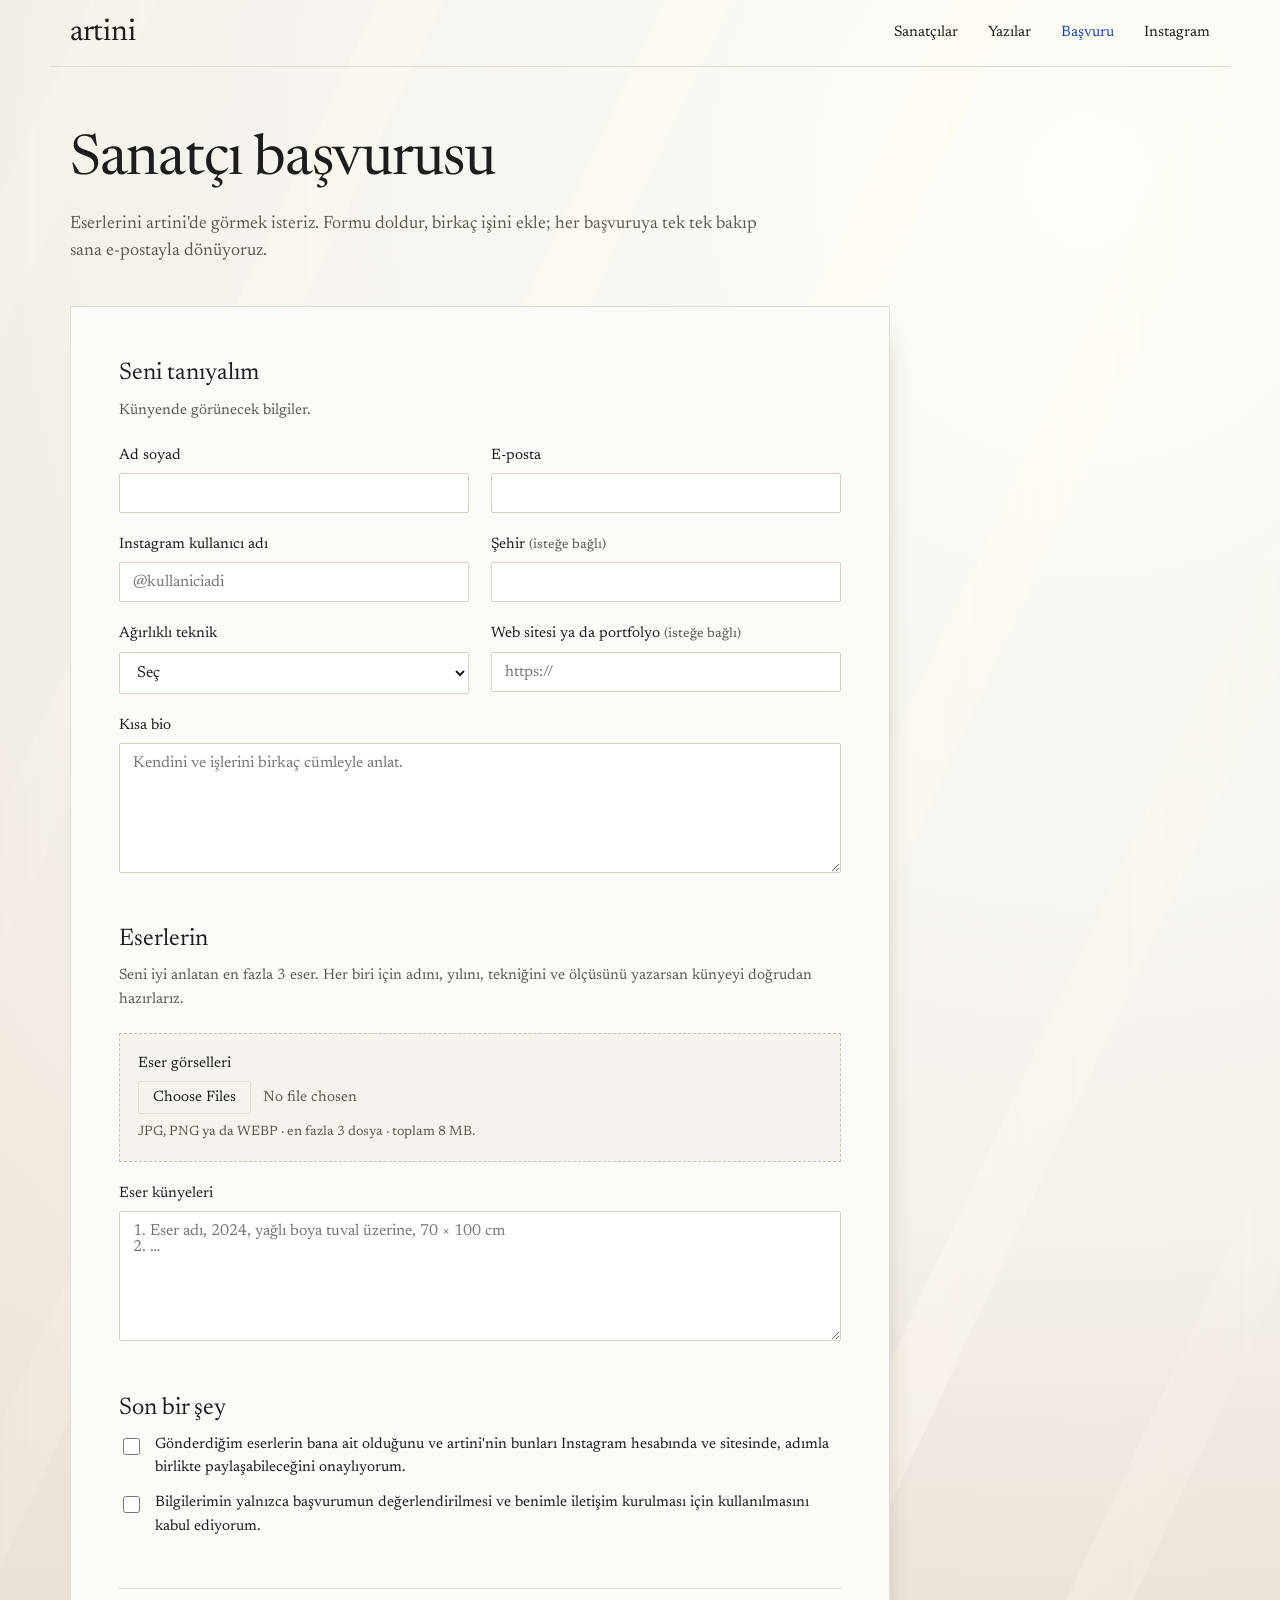
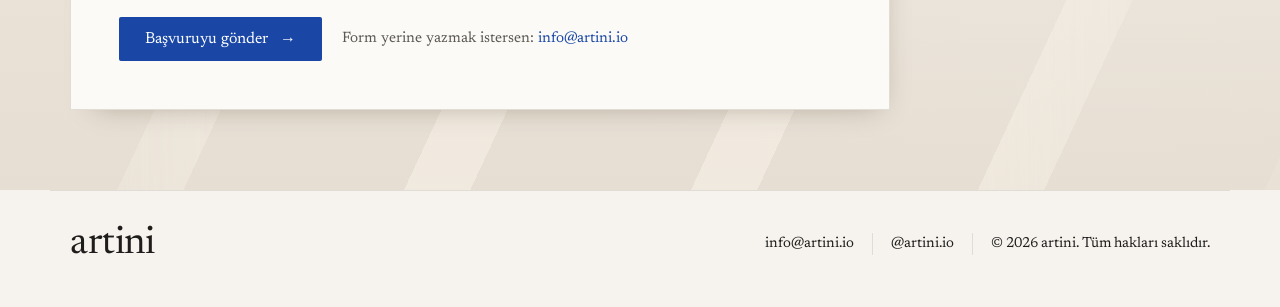
==== basvuru.html @ e5ba0176 "Filtreleri kaldır, sanatçı başvuru formu sayfası ekle Co-Authored-By: Claude Opus 5.5 <noreply@anthr" ====
<!doctype html>
<html lang="tr">
<head>
<meta charset="utf-8">
<meta name="viewport" content="width=device-width, initial-scale=1, viewport-fit=cover">
<title>Sanatçı başvurusu · artini</title>
<meta name="description" content="artini'de yer almak için sanatçı başvuru formu.">
<link rel="preconnect" href="https://fonts.googleapis.com">
<link rel="stylesheet" href="https://fonts.googleapis.com/css2?family=Newsreader:ital,opsz,wght@0,6..72,400;0,6..72,500;1,6..72,400&display=swap">
<style>
/* index.html ile aynı galeri dili: gün ışığı alan duvar, tek vurgu rengi kraliyet mavisi. */
:root{
  --wall:#F6F3EE;
  --wall-warm:#EFE8DE;
  --paper:#FBFAF7;
  --ink:#1E1D1B;
  --ink-soft:#5C5852;
  --line:#E2DDD4;
  --blue:#1A47A6;
  --blue-dark:#12367F;
  --serif:"Newsreader","Iowan Old Style","Palatino Linotype",Georgia,serif;
  color-scheme:light;
}
*{box-sizing:border-box}
html,body{margin:0}[hidden]{display:none!important}
body{background:var(--wall);color:var(--ink);font-family:var(--serif);font-size:17px;line-height:1.55;-webkit-font-smoothing:antialiased}
a{color:inherit}
:focus-visible{outline:2px solid var(--blue);outline-offset:3px}
.wrap{max-width:1180px;margin:0 auto;padding-left:max(20px, env(safe-area-inset-left, 0px));padding-right:max(20px, env(safe-area-inset-right, 0px))}

.sunlit{position:relative;overflow:hidden;background:
  linear-gradient(180deg,rgba(255,255,255,0) 70%,rgba(214,204,190,.35) 100%),
  radial-gradient(120% 90% at 85% 10%,#FFFDF9 0%,var(--wall) 55%,var(--wall-warm) 100%)}
.sunlit::before{content:"";position:absolute;inset:-20% -10%;pointer-events:none;
  background:repeating-linear-gradient(115deg,rgba(255,255,255,0) 0 90px,rgba(255,250,240,.55) 90px 150px,rgba(255,255,255,0) 150px 260px);
  mask-image:linear-gradient(90deg,transparent 0%,#000 30%,#000 70%,transparent 100%);opacity:.7}
.sunlit > *{position:relative;z-index:1}

header .bar{display:flex;align-items:center;justify-content:space-between;gap:20px;padding-block:18px;border-bottom:1px solid var(--line)}
.logo{font-size:30px;line-height:1;text-decoration:none;letter-spacing:-.01em;font-weight:400}
nav{display:flex;gap:30px;flex-wrap:wrap;font-size:15px}
nav a{text-decoration:none}
nav a:hover,nav a[aria-current]{color:var(--blue)}

.intro{padding-block:64px 40px;max-width:720px}
h1{font-weight:400;font-size:clamp(38px,4.6vw,56px);line-height:1.1;letter-spacing:-.015em;margin:0 0 18px;text-wrap:balance}
.lede{font-size:18px;color:var(--ink-soft);margin:0}

/* form: müze etiketi gibi sade bir kâğıt */
.sheet{background:var(--paper);border:1px solid var(--line);padding:clamp(22px,4vw,48px);max-width:820px;margin-bottom:80px;box-shadow:8px 14px 26px -18px rgba(60,45,25,.35)}
fieldset{border:0;padding:0;margin:0 0 38px}
legend{font-size:24px;padding:0;margin-bottom:6px}
.hint{font-size:15px;color:var(--ink-soft);margin:0 0 22px}
.fields{display:grid;grid-template-columns:repeat(2,minmax(0,1fr));gap:20px 22px}
.full{grid-column:1/-1}
label{display:block;font-size:15px;margin-bottom:6px}
label .opt{color:var(--ink-soft);font-size:13.5px}
input[type=text],input[type=email],input[type=url],select,textarea{width:100%;font:400 16px var(--serif);color:var(--ink);background:#fff;border:1px solid #D6D0C5;border-radius:2px;padding:11px 13px}
textarea{min-height:130px;resize:vertical}
input:focus,select:focus,textarea:focus{outline:none;border-color:var(--blue);box-shadow:0 0 0 3px rgba(26,71,166,.12)}
input[type=file]{font:400 15px var(--serif);color:var(--ink-soft);width:100%}
input[type=file]::file-selector-button{font:400 15px var(--serif);background:var(--wall);color:var(--ink);border:1px solid var(--line);border-radius:2px;padding:8px 14px;margin-right:12px;cursor:pointer}
.drop{border:1px dashed #C9C2B6;background:var(--wall);padding:18px}
.small{font-size:13.5px;color:var(--ink-soft);margin:8px 0 0}
.check{display:flex;gap:12px;align-items:flex-start;font-size:15px;margin-bottom:12px}
.check input{margin-top:5px;accent-color:var(--blue);width:17px;height:17px;flex:none}
.err{color:#A3261B;font-size:14px;margin:8px 0 0}
.actions{display:flex;align-items:center;gap:20px;flex-wrap:wrap;border-top:1px solid var(--line);padding-top:28px}
.btn{display:inline-flex;align-items:center;gap:12px;background:var(--blue);color:#fff;text-decoration:none;font-size:16px;padding:13px 26px;border-radius:2px;border:0;cursor:pointer;font-family:var(--serif)}
.btn:hover{background:var(--blue-dark)}
.btn[disabled]{opacity:.6;cursor:wait}
.arrow{display:inline-block;transition:transform .2s}
.btn:hover .arrow{transform:translateX(3px)}
.alt{font-size:15px;color:var(--ink-soft)}
.alt a{color:var(--blue);text-decoration:none}
.hp{position:absolute;left:-9999px}

footer .row{display:flex;justify-content:space-between;align-items:center;gap:16px;flex-wrap:wrap;padding-block:34px 44px;border-top:1px solid var(--line)}
footer .logo{font-size:38px}
footer .links{display:flex;align-items:center;gap:18px;flex-wrap:wrap;font-size:14.5px}
footer .links span+span{border-left:1px solid var(--line);padding-left:18px}
footer a{text-decoration:none}

@media (max-width:600px){
  .fields{grid-template-columns:1fr}
  nav{gap:14px;font-size:14px}
  .logo{font-size:26px}
  .intro{padding-block:44px 28px}
}
</style>
</head>
<body>

<div class="sunlit">
  <header>
    <div class="wrap bar">
      <a class="logo" href="/">artini</a>
      <nav aria-label="Ana menü">
        <a href="/#sanatcilar">Sanatçılar</a>
        <a href="/#yazilar">Yazılar</a>
        <a href="/basvuru.html" aria-current="page">Başvuru</a>
        <a href="https://www.instagram.com/artini.io/" target="_blank" rel="noopener">Instagram</a>
      </nav>
    </div>
  </header>

  <div class="wrap">
    <div class="intro">
      <h1>Sanatçı başvurusu</h1>
      <p class="lede">Eserlerini artini'de görmek isteriz. Formu doldur, birkaç işini ekle; her başvuruya tek tek bakıp sana e-postayla dönüyoruz.</p>
    </div>

    <form class="sheet" name="sanatci-basvurusu" method="POST" action="/tesekkurler.html"
          data-netlify="true" netlify-honeypot="adres" enctype="multipart/form-data" id="form">
      <input type="hidden" name="form-name" value="sanatci-basvurusu">
      <p class="hp"><label>Bu alanı boş bırak <input name="adres" tabindex="-1" autocomplete="off"></label></p>

      <fieldset>
        <legend>Seni tanıyalım</legend>
        <p class="hint">Künyende görünecek bilgiler.</p>
        <div class="fields">
          <div><label for="ad">Ad soyad</label><input type="text" id="ad" name="ad" autocomplete="name" required></div>
          <div><label for="eposta">E-posta</label><input type="email" id="eposta" name="eposta" autocomplete="email" required></div>
          <div><label for="ig">Instagram kullanıcı adı</label><input type="text" id="ig" name="instagram" placeholder="@kullaniciadi" autocapitalize="off" required></div>
          <div><label for="sehir">Şehir <span class="opt">(isteğe bağlı)</span></label><input type="text" id="sehir" name="sehir" autocomplete="address-level2"></div>
          <div><label for="teknik">Ağırlıklı teknik</label>
            <select id="teknik" name="teknik" required>
              <option value="">Seç</option>
              <option>Yağlı boya</option>
              <option>Akrilik</option>
              <option>Suluboya</option>
              <option>Karakalem</option>
              <option>Fotoğraf</option>
              <option>Dijital</option>
              <option>Karışık teknik</option>
              <option>Diğer</option>
            </select>
          </div>
          <div><label for="site">Web sitesi ya da portfolyo <span class="opt">(isteğe bağlı)</span></label><input type="url" id="site" name="portfolyo" placeholder="https://"></div>
          <div class="full"><label for="bio">Kısa bio</label><textarea id="bio" name="bio" maxlength="800" placeholder="Kendini ve işlerini birkaç cümleyle anlat." required></textarea></div>
        </div>
      </fieldset>

      <fieldset>
        <legend>Eserlerin</legend>
        <p class="hint">Seni iyi anlatan en fazla 3 eser. Her biri için adını, yılını, tekniğini ve ölçüsünü yazarsan künyeyi doğrudan hazırlarız.</p>
        <div class="fields">
          <div class="full drop">
            <label for="gorsel">Eser görselleri</label>
            <input type="file" id="gorsel" name="gorsel" accept="image/jpeg,image/png,image/webp" multiple required>
            <p class="small">JPG, PNG ya da WEBP · en fazla 3 dosya · toplam 8 MB.</p>
            <p class="err" id="fileErr" hidden></p>
          </div>
          <div class="full"><label for="kunye">Eser künyeleri</label><textarea id="kunye" name="kunyeler" placeholder="1. Eser adı, 2024, yağlı boya tuval üzerine, 70 × 100 cm&#10;2. …"></textarea></div>
        </div>
      </fieldset>

      <fieldset>
        <legend>Son bir şey</legend>
        <label class="check"><input type="checkbox" name="izin" value="evet" required><span>Gönderdiğim eserlerin bana ait olduğunu ve artini'nin bunları Instagram hesabında ve sitesinde, adımla birlikte paylaşabileceğini onaylıyorum.</span></label>
        <label class="check"><input type="checkbox" name="kvkk" value="evet" required><span>Bilgilerimin yalnızca başvurumun değerlendirilmesi ve benimle iletişim kurulması için kullanılmasını kabul ediyorum.</span></label>
      </fieldset>

      <div class="actions">
        <button class="btn" type="submit" id="send">Başvuruyu gönder <span class="arrow">→</span></button>
        <span class="alt">Form yerine yazmak istersen: <a href="mailto:info@artini.io">info@artini.io</a></span>
      </div>
    </form>
  </div>
</div>

<footer>
  <div class="wrap row">
    <a class="logo" href="/">artini</a>
    <div class="links">
      <span>info@artini.io</span>
      <span><a href="https://www.instagram.com/artini.io/" target="_blank" rel="noopener">@artini.io</a></span>
      <span>© 2026 artini. Tüm hakları saklıdır.</span>
    </div>
  </div>
</footer>

<script>
/* dosya sınırı: Netlify Forms bir gönderide toplam 8 MB kabul ediyor */
const form=document.getElementById("form"),files=document.getElementById("gorsel"),err=document.getElementById("fileErr");
function checkFiles(){
  const list=[...files.files],mb=list.reduce((t,f)=>t+f.size,0)/1048576;
  let msg="";
  if(list.length>3) msg="En fazla 3 görsel seçebilirsin.";
  else if(mb>8) msg=`Seçtiğin görseller toplam ${mb.toFixed(1)} MB; 8 MB'ın altına indirmen gerekiyor.`;
  err.textContent=msg;err.hidden=!msg;files.setCustomValidity(msg);
  return !msg;
}
files.addEventListener("change",checkFiles);
form.addEventListener("submit",e=>{
  if(!checkFiles()){e.preventDefault();files.reportValidity();return}
  const b=document.getElementById("send");b.disabled=true;b.firstChild.textContent="Gönderiliyor… ";
});
</script>

</body>
</html>
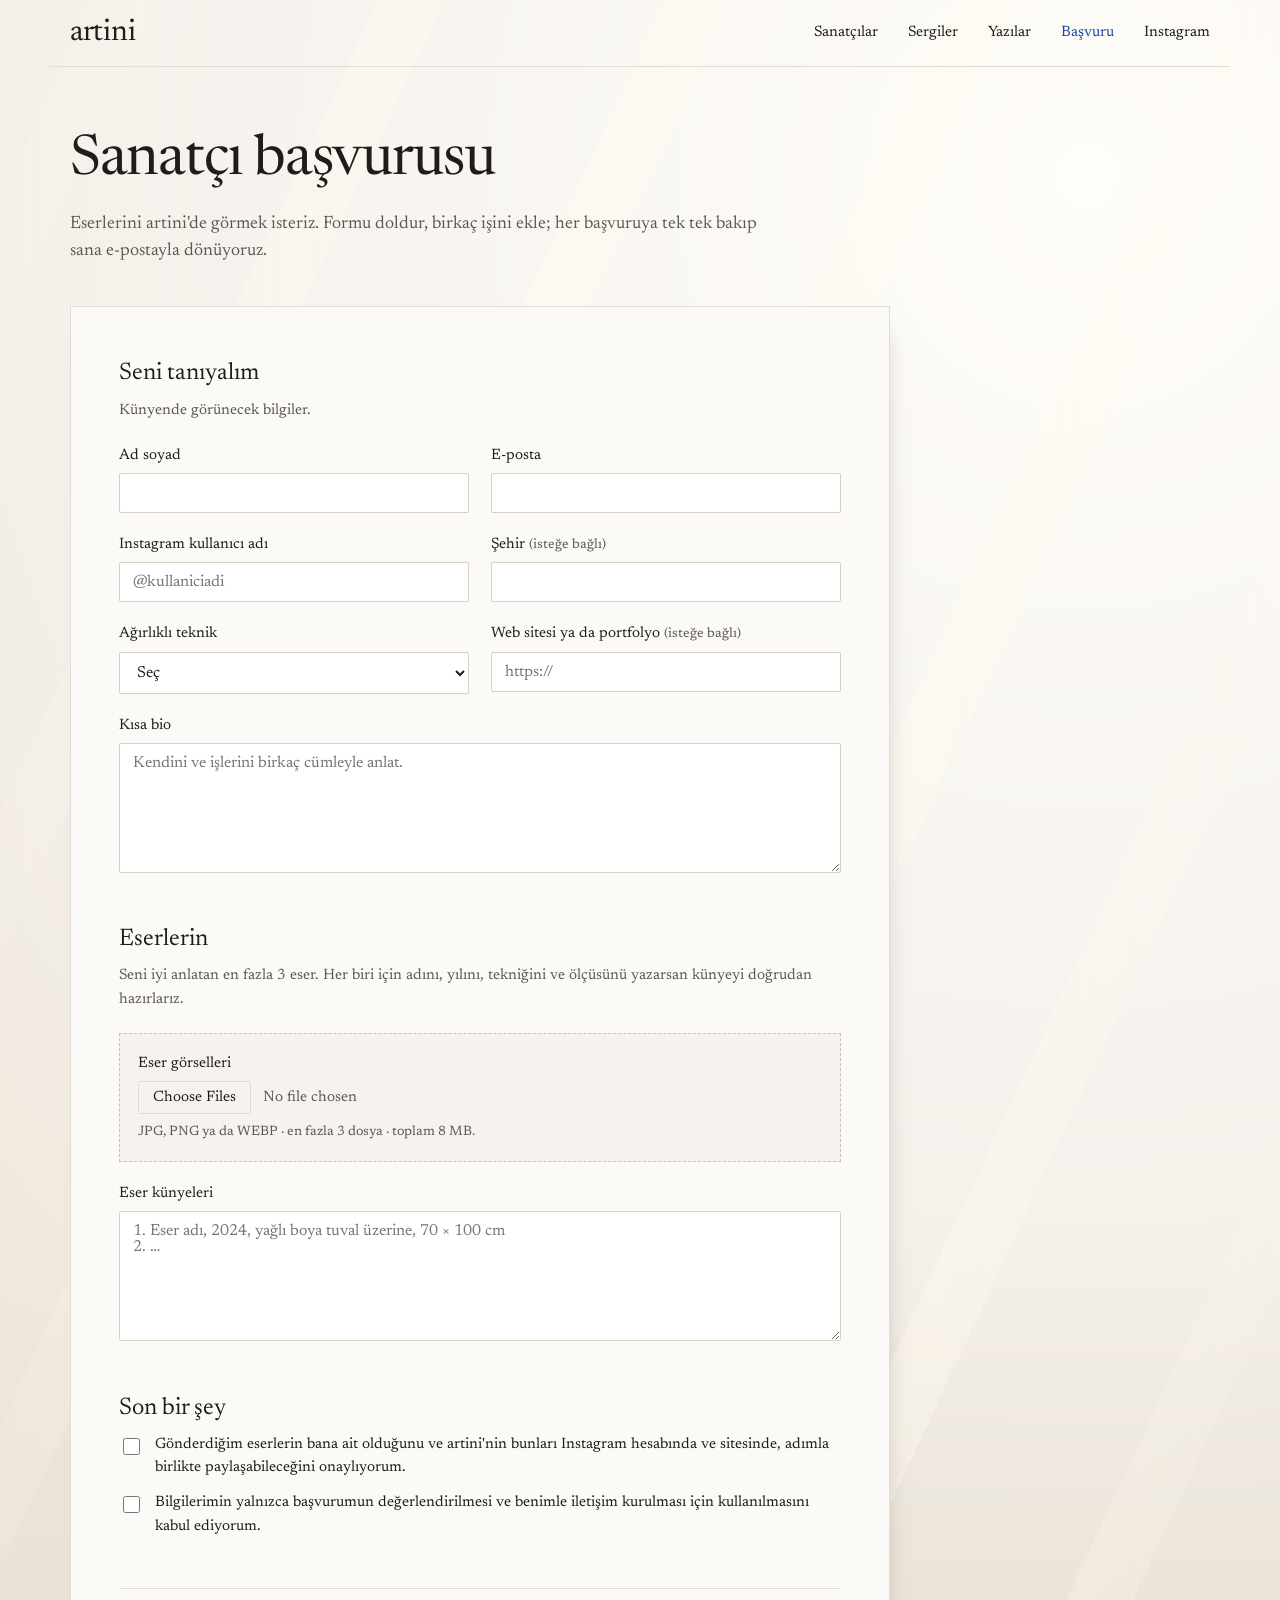
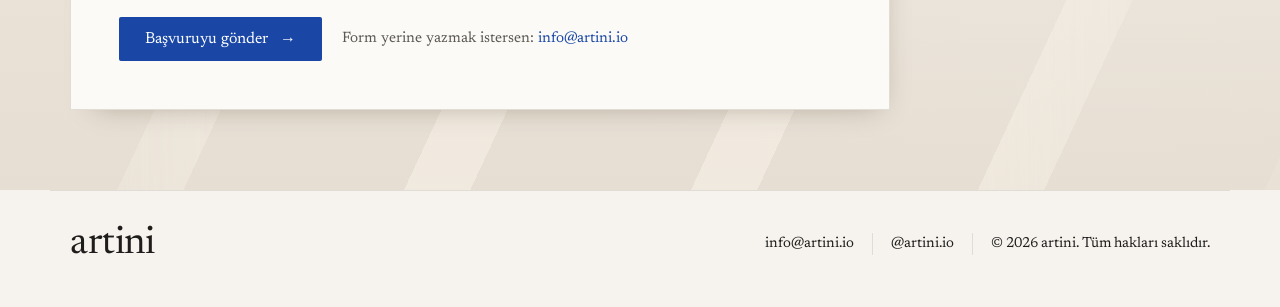
==== commit f5dda1ed: "Kasım 2026 sergileri sayfası ve ana sayfa carousel'i; logo bağlantısını düzelt Co-Authored-By: Claud" ====
--- a/basvuru.html
+++ b/basvuru.html
@@ -97,6 +97,7 @@
       <a class="logo" href="/">artini</a>
       <nav aria-label="Ana menü">
         <a href="/#sanatcilar">Sanatçılar</a>
+        <a href="/#sergiler">Sergiler</a>
         <a href="/#yazilar">Yazılar</a>
         <a href="/basvuru.html" aria-current="page">Başvuru</a>
         <a href="https://www.instagram.com/artini.io/" target="_blank" rel="noopener">Instagram</a>
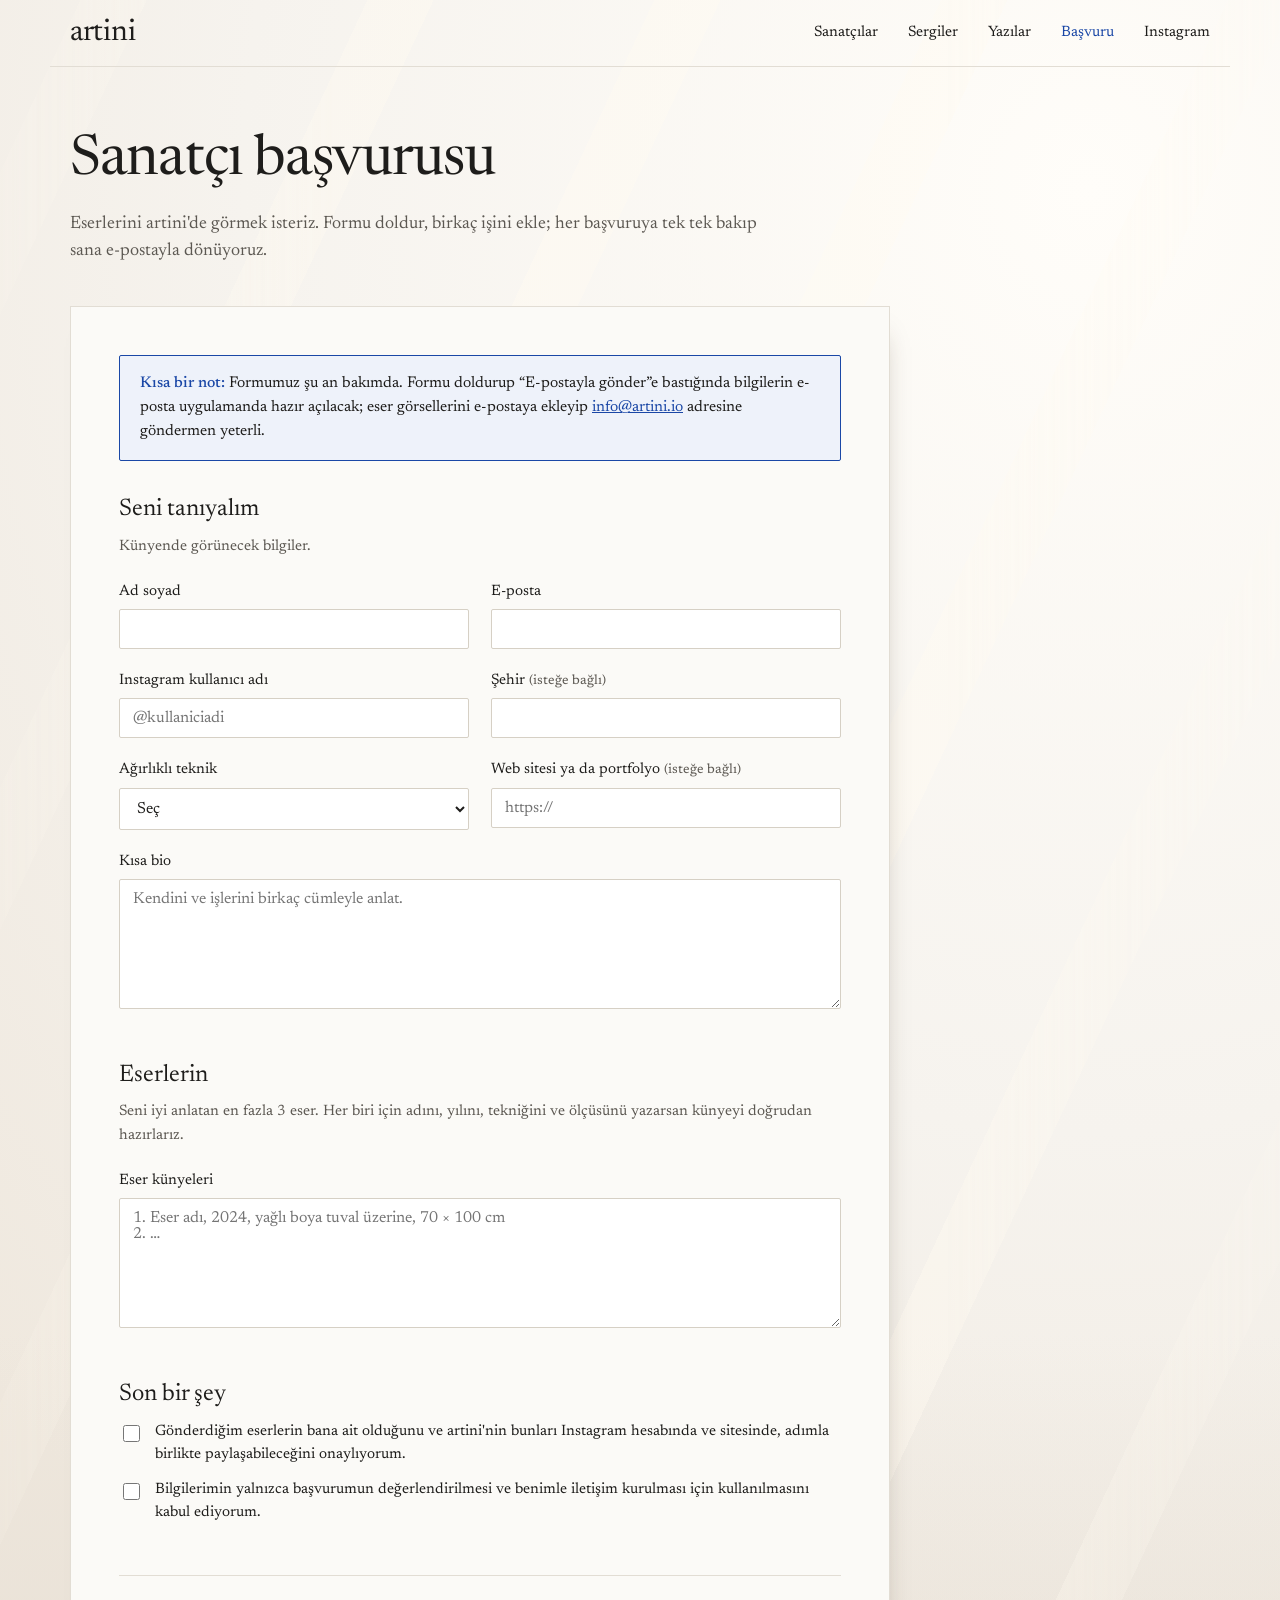
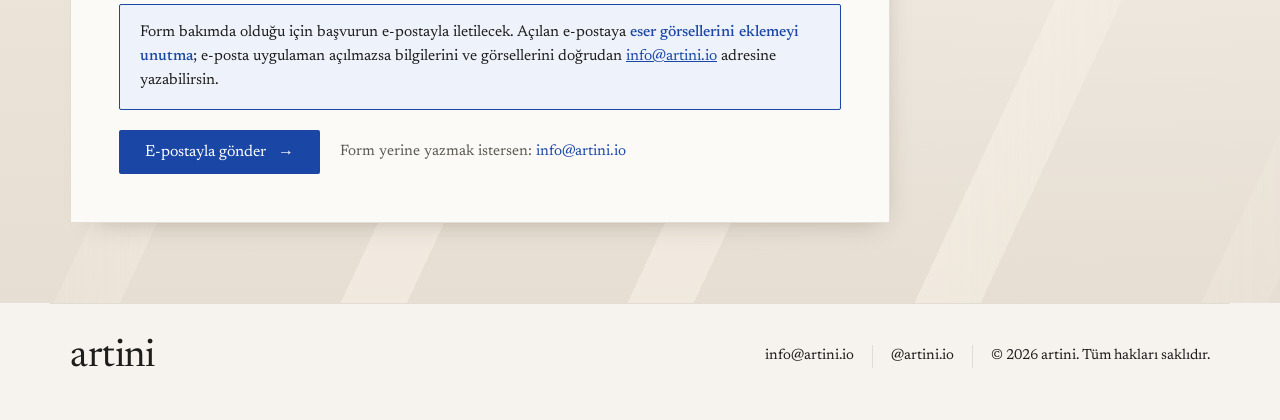
==== commit 65aea049: "Başvuru formu: Netlify form algılama açılana kadar e-postaya yönlendir Co-Authored-By: Claude Opus 5" ====
--- a/basvuru.html
+++ b/basvuru.html
@@ -74,6 +74,11 @@
 .alt{font-size:15px;color:var(--ink-soft)}
 .alt a{color:var(--blue);text-decoration:none}
 .hp{position:absolute;left:-9999px}
+/* geçici: Netlify form algılama açılana kadar başvurular e-postayla */
+.notice{border:1px solid var(--blue);background:#EEF2FA;color:var(--ink);padding:16px 20px;font-size:15.5px;line-height:1.55;margin:0 0 30px;border-radius:2px}
+.notice strong{font-weight:500;color:var(--blue)}
+.notice a{color:var(--blue)}
+.actions .notice{flex-basis:100%;margin:0}
 
 footer .row{display:flex;justify-content:space-between;align-items:center;gap:16px;flex-wrap:wrap;padding-block:34px 44px;border-top:1px solid var(--line)}
 footer .logo{font-size:38px}
@@ -116,6 +121,8 @@
       <input type="hidden" name="form-name" value="sanatci-basvurusu">
       <p class="hp"><label>Bu alanı boş bırak <input name="adres" tabindex="-1" autocomplete="off"></label></p>
 
+      <!-- GEÇİCİ UYARI: Netlify'da form algılama açılınca bu iki .notice bloğunu ve GECICI_EPOSTA satırını kaldır -->
+      <p class="notice" data-gecici><strong>Kısa bir not:</strong> Formumuz şu an bakımda. Formu doldurup “E-postayla gönder”e bastığında bilgilerin e-posta uygulamanda hazır açılacak; eser görsellerini e-postaya ekleyip <a href="mailto:info@artini.io">info@artini.io</a> adresine göndermen yeterli.</p>
       <fieldset>
         <legend>Seni tanıyalım</legend>
         <p class="hint">Künyende görünecek bilgiler.</p>
@@ -163,6 +170,7 @@
       </fieldset>
 
       <div class="actions">
+        <p class="notice" data-gecici>Form bakımda olduğu için başvurun e-postayla iletilecek. Açılan e-postaya <strong>eser görsellerini eklemeyi unutma</strong>; e-posta uygulaman açılmazsa bilgilerini ve görsellerini doğrudan <a href="mailto:info@artini.io">info@artini.io</a> adresine yazabilirsin.</p>
         <button class="btn" type="submit" id="send">Başvuruyu gönder <span class="arrow">→</span></button>
         <span class="alt">Form yerine yazmak istersen: <a href="mailto:info@artini.io">info@artini.io</a></span>
       </div>
@@ -193,6 +201,24 @@
   return !msg;
 }
 files.addEventListener("change",checkFiles);
+/* geçici: form algılama açılana kadar gönderim e-postaya yönlenir; açılınca false yap ya da satırı ve uyarıları sil */
+const GECICI_EPOSTA=true;
+if(GECICI_EPOSTA){
+  document.getElementById("send").firstChild.textContent="E-postayla gönder ";
+  files.required=false;
+  document.querySelector(".drop").hidden=true;  /* görseller e-postaya eklenecek */
+  form.addEventListener("submit",e=>{
+    e.preventDefault();e.stopImmediatePropagation();
+    if(!form.reportValidity())return;
+    const v=n=>(form.elements[n]?.value||"").trim();
+    const body=[
+      "Ad soyad: "+v("ad"),"E-posta: "+v("eposta"),"Instagram: "+v("instagram"),"Şehir: "+v("sehir"),
+      "Teknik: "+v("teknik"),"Portfolyo: "+v("portfolyo"),"","Kısa bio:",v("bio"),"","Eser künyeleri:",v("kunyeler"),"",
+      "Eser paylaşım izni: evet","Kişisel veri onayı: evet","","(Eser görsellerini bu e-postaya ekle.)"
+    ].join("\n");
+    location.href="mailto:info@artini.io?subject="+encodeURIComponent("Sanatçı başvurusu: "+v("ad"))+"&body="+encodeURIComponent(body);
+  },true);
+}
 form.addEventListener("submit",e=>{
   if(!checkFiles()){e.preventDefault();files.reportValidity();return}
   const b=document.getElementById("send");b.disabled=true;b.firstChild.textContent="Gönderiliyor… ";
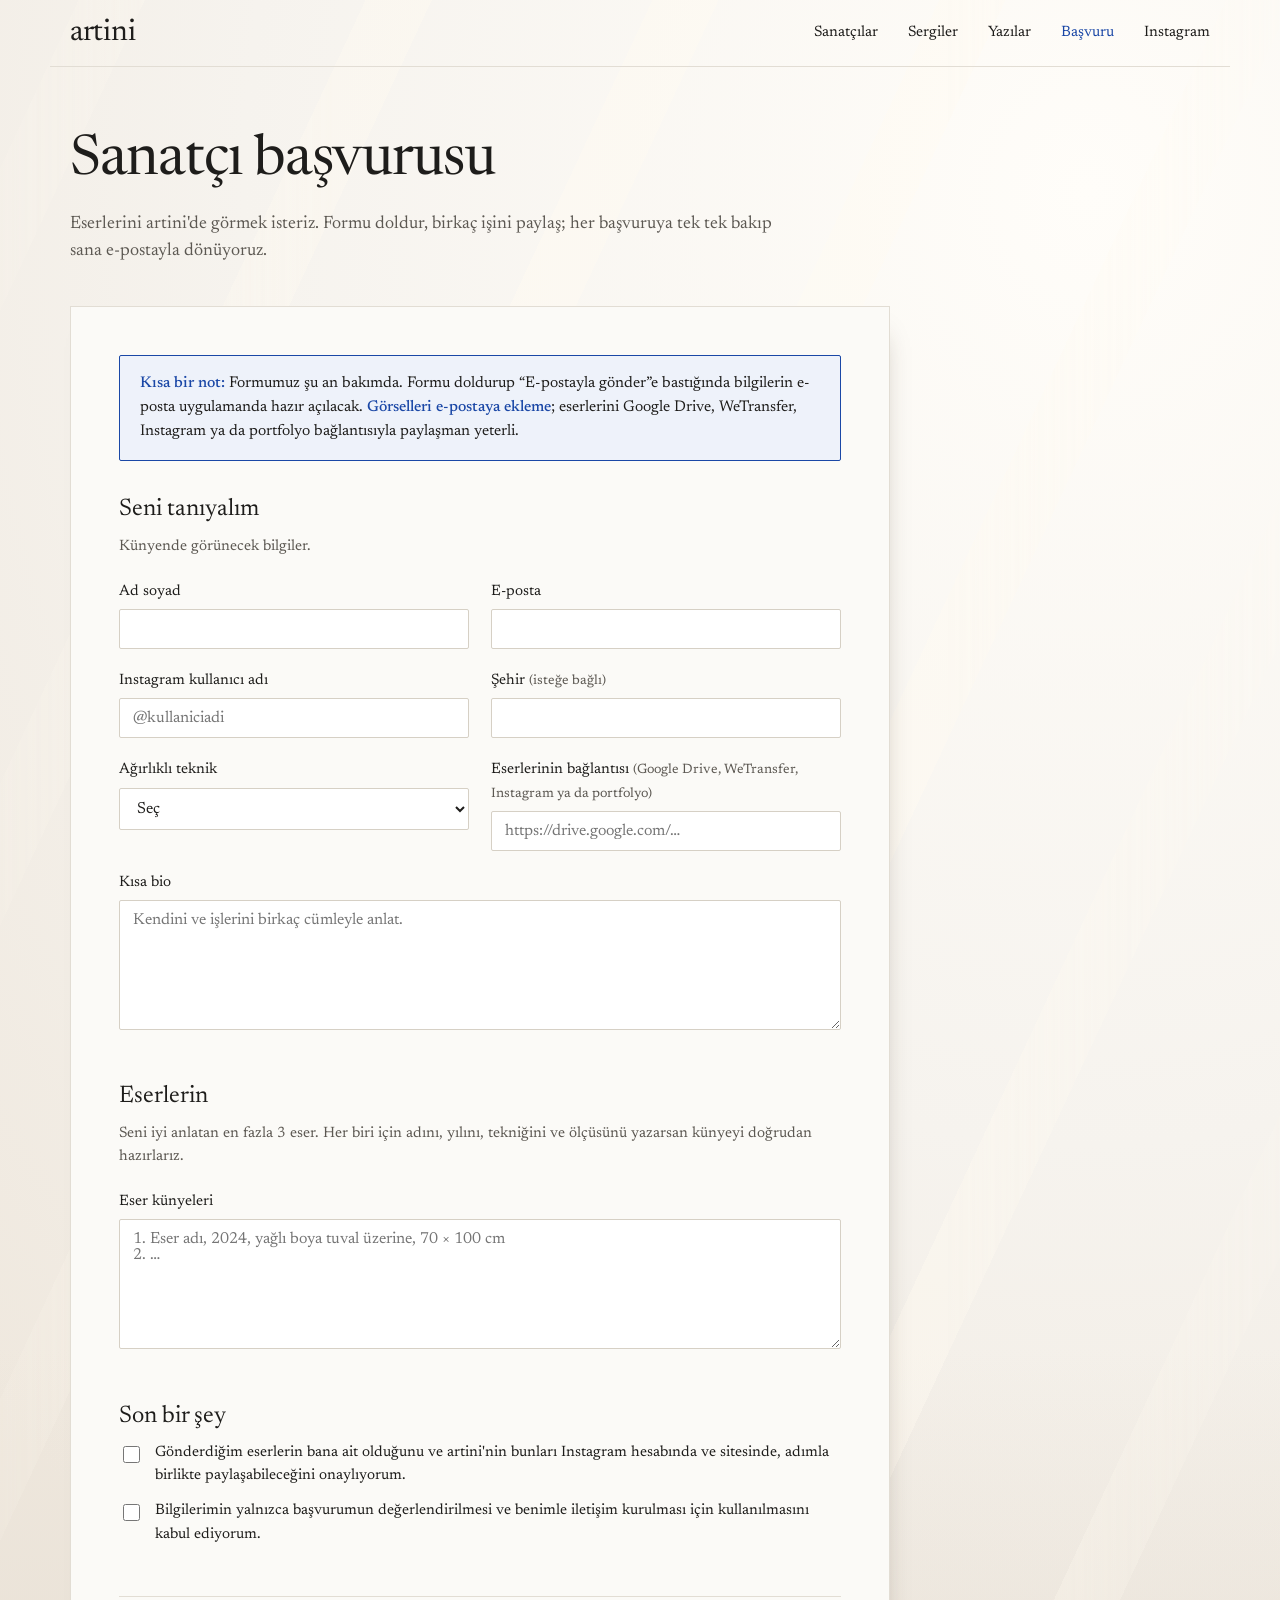
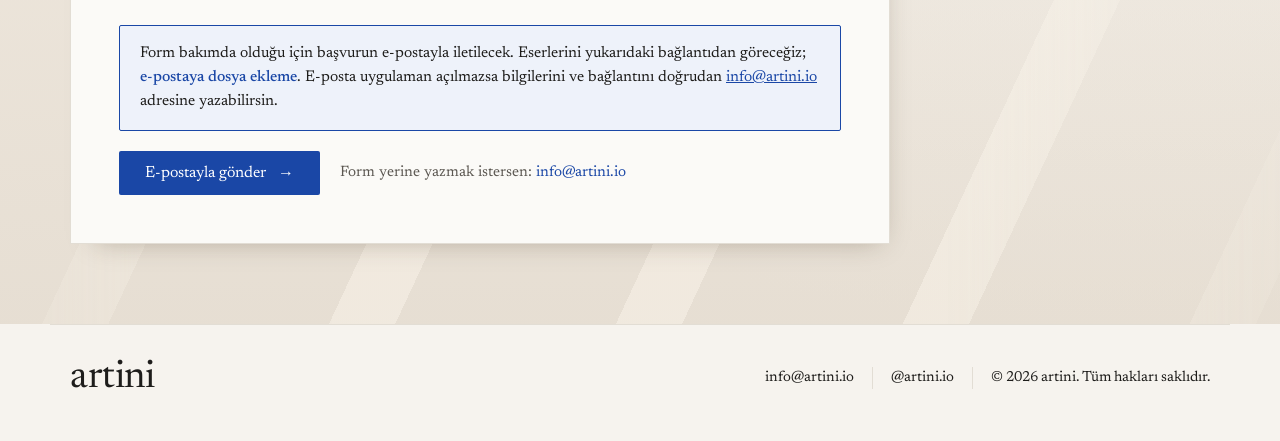
==== commit d495a22d: "Başvuru formu: e-posta yedeğinde görselleri ek yerine bağlantı olarak iste info@artini.io posta kutu" ====
--- a/basvuru.html
+++ b/basvuru.html
@@ -113,7 +113,7 @@
   <div class="wrap">
     <div class="intro">
       <h1>Sanatçı başvurusu</h1>
-      <p class="lede">Eserlerini artini'de görmek isteriz. Formu doldur, birkaç işini ekle; her başvuruya tek tek bakıp sana e-postayla dönüyoruz.</p>
+      <p class="lede">Eserlerini artini'de görmek isteriz. Formu doldur, birkaç işini paylaş; her başvuruya tek tek bakıp sana e-postayla dönüyoruz.</p>
     </div>
 
     <form class="sheet" name="sanatci-basvurusu" method="POST" action="/tesekkurler.html"
@@ -122,7 +122,7 @@
       <p class="hp"><label>Bu alanı boş bırak <input name="adres" tabindex="-1" autocomplete="off"></label></p>
 
       <!-- GEÇİCİ UYARI: Netlify'da form algılama açılınca bu iki .notice bloğunu ve GECICI_EPOSTA satırını kaldır -->
-      <p class="notice" data-gecici><strong>Kısa bir not:</strong> Formumuz şu an bakımda. Formu doldurup “E-postayla gönder”e bastığında bilgilerin e-posta uygulamanda hazır açılacak; eser görsellerini e-postaya ekleyip <a href="mailto:info@artini.io">info@artini.io</a> adresine göndermen yeterli.</p>
+      <p class="notice" data-gecici><strong>Kısa bir not:</strong> Formumuz şu an bakımda. Formu doldurup “E-postayla gönder”e bastığında bilgilerin e-posta uygulamanda hazır açılacak. <strong>Görselleri e-postaya ekleme</strong>; eserlerini Google Drive, WeTransfer, Instagram ya da portfolyo bağlantısıyla paylaşman yeterli.</p>
       <fieldset>
         <legend>Seni tanıyalım</legend>
         <p class="hint">Künyende görünecek bilgiler.</p>
@@ -170,7 +170,7 @@
       </fieldset>
 
       <div class="actions">
-        <p class="notice" data-gecici>Form bakımda olduğu için başvurun e-postayla iletilecek. Açılan e-postaya <strong>eser görsellerini eklemeyi unutma</strong>; e-posta uygulaman açılmazsa bilgilerini ve görsellerini doğrudan <a href="mailto:info@artini.io">info@artini.io</a> adresine yazabilirsin.</p>
+        <p class="notice" data-gecici>Form bakımda olduğu için başvurun e-postayla iletilecek. Eserlerini yukarıdaki bağlantıdan göreceğiz; <strong>e-postaya dosya ekleme</strong>. E-posta uygulaman açılmazsa bilgilerini ve bağlantını doğrudan <a href="mailto:info@artini.io">info@artini.io</a> adresine yazabilirsin.</p>
         <button class="btn" type="submit" id="send">Başvuruyu gönder <span class="arrow">→</span></button>
         <span class="alt">Form yerine yazmak istersen: <a href="mailto:info@artini.io">info@artini.io</a></span>
       </div>
@@ -206,15 +206,19 @@
 if(GECICI_EPOSTA){
   document.getElementById("send").firstChild.textContent="E-postayla gönder ";
   files.required=false;
-  document.querySelector(".drop").hidden=true;  /* görseller e-postaya eklenecek */
+  document.querySelector(".drop").hidden=true;  /* posta kutusu dolmasın: görseller ek değil bağlantı olarak gelir */
+  const link=document.getElementById("site");
+  link.required=true;
+  link.closest("div").querySelector("label").innerHTML='Eserlerinin bağlantısı <span class="opt">(Google Drive, WeTransfer, Instagram ya da portfolyo)</span>';
+  link.placeholder="https://drive.google.com/…";
   form.addEventListener("submit",e=>{
     e.preventDefault();e.stopImmediatePropagation();
     if(!form.reportValidity())return;
     const v=n=>(form.elements[n]?.value||"").trim();
     const body=[
       "Ad soyad: "+v("ad"),"E-posta: "+v("eposta"),"Instagram: "+v("instagram"),"Şehir: "+v("sehir"),
-      "Teknik: "+v("teknik"),"Portfolyo: "+v("portfolyo"),"","Kısa bio:",v("bio"),"","Eser künyeleri:",v("kunyeler"),"",
-      "Eser paylaşım izni: evet","Kişisel veri onayı: evet","","(Eser görsellerini bu e-postaya ekle.)"
+      "Teknik: "+v("teknik"),"Eser bağlantısı: "+v("portfolyo"),"","Kısa bio:",v("bio"),"","Eser künyeleri:",v("kunyeler"),"",
+      "Eser paylaşım izni: evet","Kişisel veri onayı: evet","","(Lütfen dosya ekleme; eserlerini yukarıdaki bağlantıdan göreceğiz.)"
     ].join("\n");
     location.href="mailto:info@artini.io?subject="+encodeURIComponent("Sanatçı başvurusu: "+v("ad"))+"&body="+encodeURIComponent(body);
   },true);
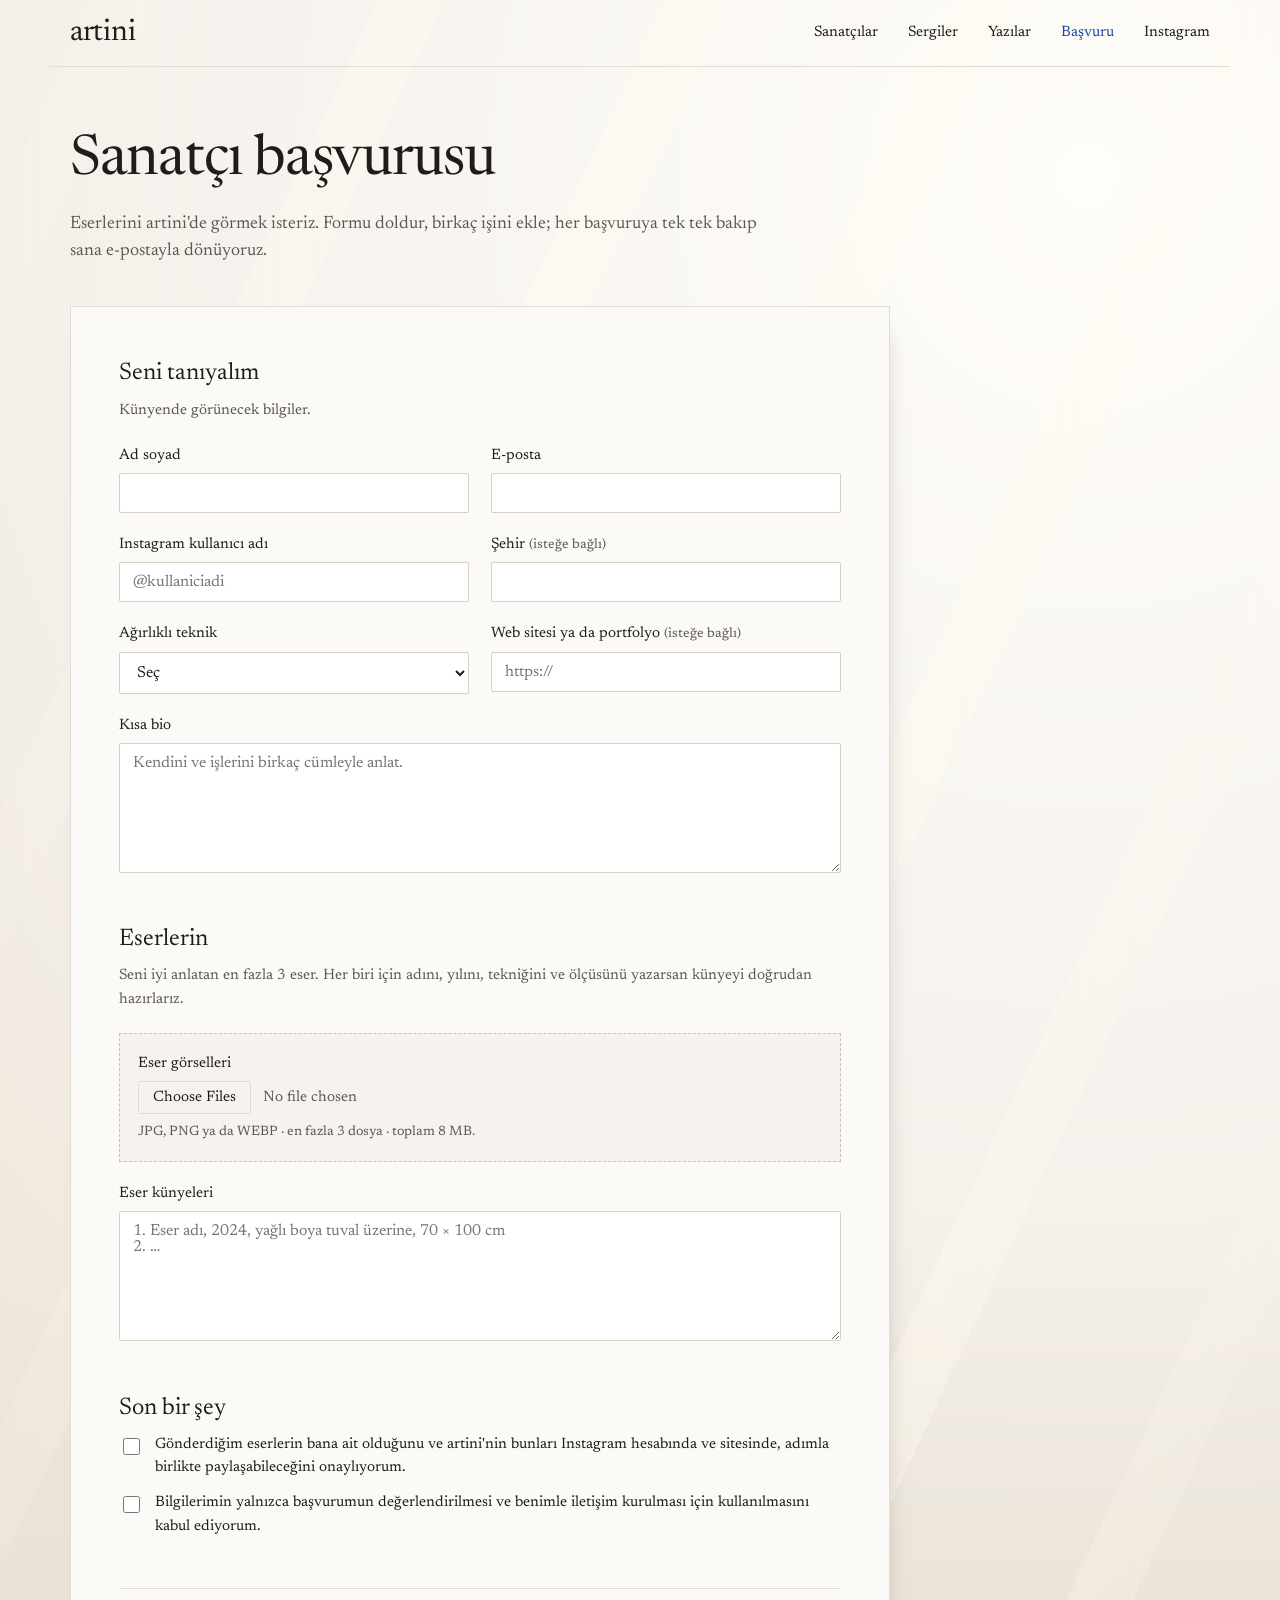
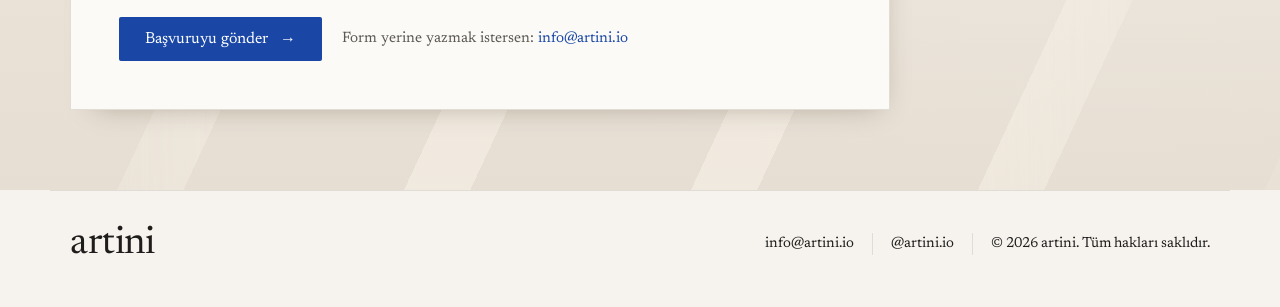
==== commit a6b02714: "Başvuru formu: Netlify form algılama açıldı, geçici e-posta modu kaldırıldı Co-Authored-By: Claude O" ====
--- a/basvuru.html
+++ b/basvuru.html
@@ -74,11 +74,6 @@
 .alt{font-size:15px;color:var(--ink-soft)}
 .alt a{color:var(--blue);text-decoration:none}
 .hp{position:absolute;left:-9999px}
-/* geçici: Netlify form algılama açılana kadar başvurular e-postayla */
-.notice{border:1px solid var(--blue);background:#EEF2FA;color:var(--ink);padding:16px 20px;font-size:15.5px;line-height:1.55;margin:0 0 30px;border-radius:2px}
-.notice strong{font-weight:500;color:var(--blue)}
-.notice a{color:var(--blue)}
-.actions .notice{flex-basis:100%;margin:0}
 
 footer .row{display:flex;justify-content:space-between;align-items:center;gap:16px;flex-wrap:wrap;padding-block:34px 44px;border-top:1px solid var(--line)}
 footer .logo{font-size:38px}
@@ -113,16 +108,13 @@
   <div class="wrap">
     <div class="intro">
       <h1>Sanatçı başvurusu</h1>
-      <p class="lede">Eserlerini artini'de görmek isteriz. Formu doldur, birkaç işini paylaş; her başvuruya tek tek bakıp sana e-postayla dönüyoruz.</p>
+      <p class="lede">Eserlerini artini'de görmek isteriz. Formu doldur, birkaç işini ekle; her başvuruya tek tek bakıp sana e-postayla dönüyoruz.</p>
     </div>
 
     <form class="sheet" name="sanatci-basvurusu" method="POST" action="/tesekkurler.html"
           data-netlify="true" netlify-honeypot="adres" enctype="multipart/form-data" id="form">
       <input type="hidden" name="form-name" value="sanatci-basvurusu">
       <p class="hp"><label>Bu alanı boş bırak <input name="adres" tabindex="-1" autocomplete="off"></label></p>
-
-      <!-- GEÇİCİ UYARI: Netlify'da form algılama açılınca bu iki .notice bloğunu ve GECICI_EPOSTA satırını kaldır -->
-      <p class="notice" data-gecici><strong>Kısa bir not:</strong> Formumuz şu an bakımda. Formu doldurup “E-postayla gönder”e bastığında bilgilerin e-posta uygulamanda hazır açılacak. <strong>Görselleri e-postaya ekleme</strong>; eserlerini Google Drive, WeTransfer, Instagram ya da portfolyo bağlantısıyla paylaşman yeterli.</p>
       <fieldset>
         <legend>Seni tanıyalım</legend>
         <p class="hint">Künyende görünecek bilgiler.</p>
@@ -170,7 +162,6 @@
       </fieldset>
 
       <div class="actions">
-        <p class="notice" data-gecici>Form bakımda olduğu için başvurun e-postayla iletilecek. Eserlerini yukarıdaki bağlantıdan göreceğiz; <strong>e-postaya dosya ekleme</strong>. E-posta uygulaman açılmazsa bilgilerini ve bağlantını doğrudan <a href="mailto:info@artini.io">info@artini.io</a> adresine yazabilirsin.</p>
         <button class="btn" type="submit" id="send">Başvuruyu gönder <span class="arrow">→</span></button>
         <span class="alt">Form yerine yazmak istersen: <a href="mailto:info@artini.io">info@artini.io</a></span>
       </div>
@@ -201,28 +192,6 @@
   return !msg;
 }
 files.addEventListener("change",checkFiles);
-/* geçici: form algılama açılana kadar gönderim e-postaya yönlenir; açılınca false yap ya da satırı ve uyarıları sil */
-const GECICI_EPOSTA=true;
-if(GECICI_EPOSTA){
-  document.getElementById("send").firstChild.textContent="E-postayla gönder ";
-  files.required=false;
-  document.querySelector(".drop").hidden=true;  /* posta kutusu dolmasın: görseller ek değil bağlantı olarak gelir */
-  const link=document.getElementById("site");
-  link.required=true;
-  link.closest("div").querySelector("label").innerHTML='Eserlerinin bağlantısı <span class="opt">(Google Drive, WeTransfer, Instagram ya da portfolyo)</span>';
-  link.placeholder="https://drive.google.com/…";
-  form.addEventListener("submit",e=>{
-    e.preventDefault();e.stopImmediatePropagation();
-    if(!form.reportValidity())return;
-    const v=n=>(form.elements[n]?.value||"").trim();
-    const body=[
-      "Ad soyad: "+v("ad"),"E-posta: "+v("eposta"),"Instagram: "+v("instagram"),"Şehir: "+v("sehir"),
-      "Teknik: "+v("teknik"),"Eser bağlantısı: "+v("portfolyo"),"","Kısa bio:",v("bio"),"","Eser künyeleri:",v("kunyeler"),"",
-      "Eser paylaşım izni: evet","Kişisel veri onayı: evet","","(Lütfen dosya ekleme; eserlerini yukarıdaki bağlantıdan göreceğiz.)"
-    ].join("\n");
-    location.href="mailto:info@artini.io?subject="+encodeURIComponent("Sanatçı başvurusu: "+v("ad"))+"&body="+encodeURIComponent(body);
-  },true);
-}
 form.addEventListener("submit",e=>{
   if(!checkFiles()){e.preventDefault();files.reportValidity();return}
   const b=document.getElementById("send");b.disabled=true;b.firstChild.textContent="Gönderiliyor… ";
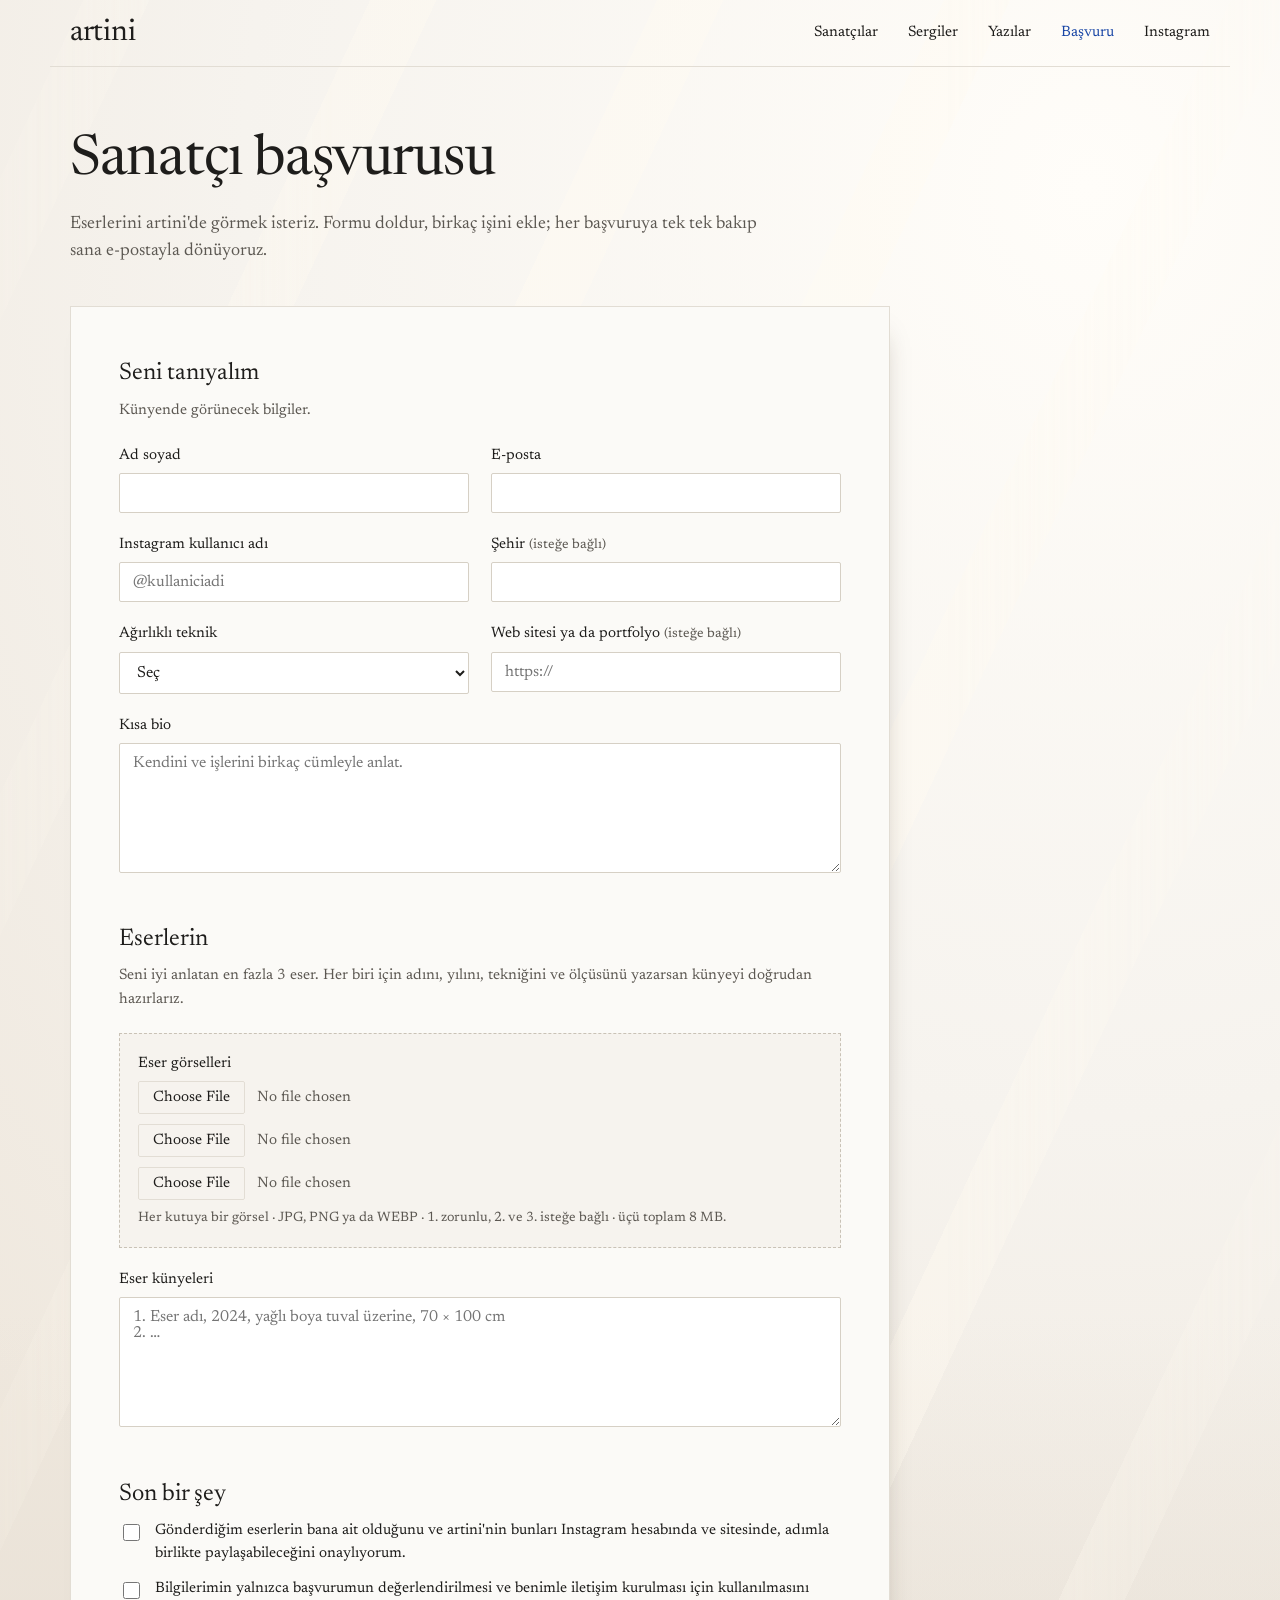
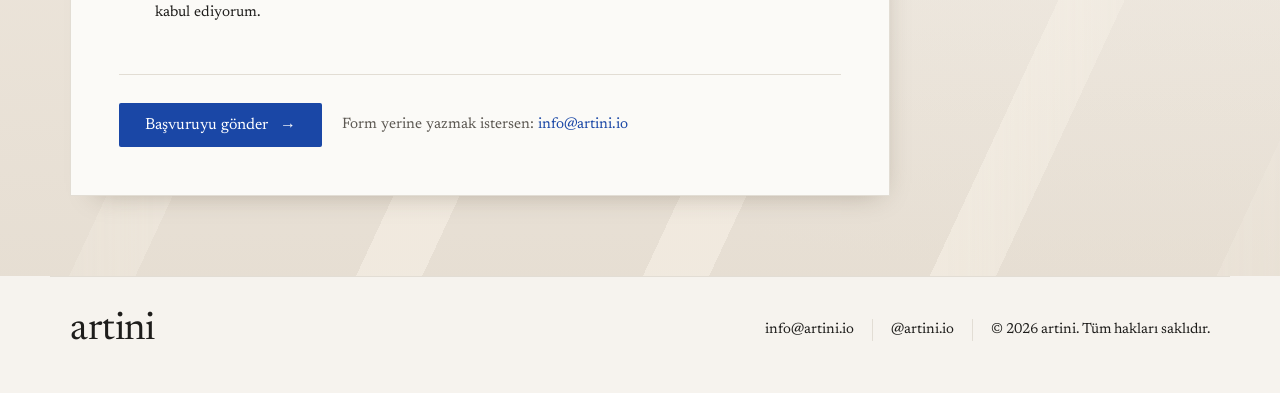
==== commit b9c52a06: "Başvuru formu: üç ayrı görsel alanı, e-posta alanı "email" Netlify Forms her dosya alanında yalnızca" ====
--- a/basvuru.html
+++ b/basvuru.html
@@ -59,6 +59,7 @@
 textarea{min-height:130px;resize:vertical}
 input:focus,select:focus,textarea:focus{outline:none;border-color:var(--blue);box-shadow:0 0 0 3px rgba(26,71,166,.12)}
 input[type=file]{font:400 15px var(--serif);color:var(--ink-soft);width:100%}
+.drop input[type=file]+input[type=file]{margin-top:10px}
 input[type=file]::file-selector-button{font:400 15px var(--serif);background:var(--wall);color:var(--ink);border:1px solid var(--line);border-radius:2px;padding:8px 14px;margin-right:12px;cursor:pointer}
 .drop{border:1px dashed #C9C2B6;background:var(--wall);padding:18px}
 .small{font-size:13.5px;color:var(--ink-soft);margin:8px 0 0}
@@ -120,7 +121,7 @@
         <p class="hint">Künyende görünecek bilgiler.</p>
         <div class="fields">
           <div><label for="ad">Ad soyad</label><input type="text" id="ad" name="ad" autocomplete="name" required></div>
-          <div><label for="eposta">E-posta</label><input type="email" id="eposta" name="eposta" autocomplete="email" required></div>
+          <div><label for="eposta">E-posta</label><input type="email" id="eposta" name="email" autocomplete="email" required></div>
           <div><label for="ig">Instagram kullanıcı adı</label><input type="text" id="ig" name="instagram" placeholder="@kullaniciadi" autocapitalize="off" required></div>
           <div><label for="sehir">Şehir <span class="opt">(isteğe bağlı)</span></label><input type="text" id="sehir" name="sehir" autocomplete="address-level2"></div>
           <div><label for="teknik">Ağırlıklı teknik</label>
@@ -147,8 +148,10 @@
         <div class="fields">
           <div class="full drop">
             <label for="gorsel">Eser görselleri</label>
-            <input type="file" id="gorsel" name="gorsel" accept="image/jpeg,image/png,image/webp" multiple required>
-            <p class="small">JPG, PNG ya da WEBP · en fazla 3 dosya · toplam 8 MB.</p>
+            <input type="file" id="gorsel" name="gorsel1" accept="image/jpeg,image/png,image/webp" required aria-label="1. eser görseli">
+            <input type="file" id="gorsel2" name="gorsel2" accept="image/jpeg,image/png,image/webp" aria-label="2. eser görseli (isteğe bağlı)">
+            <input type="file" id="gorsel3" name="gorsel3" accept="image/jpeg,image/png,image/webp" aria-label="3. eser görseli (isteğe bağlı)">
+            <p class="small">Her kutuya bir görsel · JPG, PNG ya da WEBP · 1. zorunlu, 2. ve 3. isteğe bağlı · üçü toplam 8 MB.</p>
             <p class="err" id="fileErr" hidden></p>
           </div>
           <div class="full"><label for="kunye">Eser künyeleri</label><textarea id="kunye" name="kunyeler" placeholder="1. Eser adı, 2024, yağlı boya tuval üzerine, 70 × 100 cm&#10;2. …"></textarea></div>
@@ -182,16 +185,15 @@
 
 <script>
 /* dosya sınırı: Netlify Forms bir gönderide toplam 8 MB kabul ediyor */
-const form=document.getElementById("form"),files=document.getElementById("gorsel"),err=document.getElementById("fileErr");
+/* Netlify: her dosya alanı tek dosya alır, bu yüzden üç ayrı alan var */
+const form=document.getElementById("form"),inputs=["gorsel","gorsel2","gorsel3"].map(id=>document.getElementById(id)),files=inputs[0],err=document.getElementById("fileErr");
 function checkFiles(){
-  const list=[...files.files],mb=list.reduce((t,f)=>t+f.size,0)/1048576;
-  let msg="";
-  if(list.length>3) msg="En fazla 3 görsel seçebilirsin.";
-  else if(mb>8) msg=`Seçtiğin görseller toplam ${mb.toFixed(1)} MB; 8 MB'ın altına indirmen gerekiyor.`;
+  const mb=inputs.reduce((t,i)=>t+[...i.files].reduce((a,f)=>a+f.size,0),0)/1048576;
+  const msg=mb>8?`Seçtiğin görseller toplam ${mb.toFixed(1)} MB; 8 MB'ın altına indirmen gerekiyor.`:"";
   err.textContent=msg;err.hidden=!msg;files.setCustomValidity(msg);
   return !msg;
 }
-files.addEventListener("change",checkFiles);
+inputs.forEach(i=>i.addEventListener("change",checkFiles));
 form.addEventListener("submit",e=>{
   if(!checkFiles()){e.preventDefault();files.reportValidity();return}
   const b=document.getElementById("send");b.disabled=true;b.firstChild.textContent="Gönderiliyor… ";
